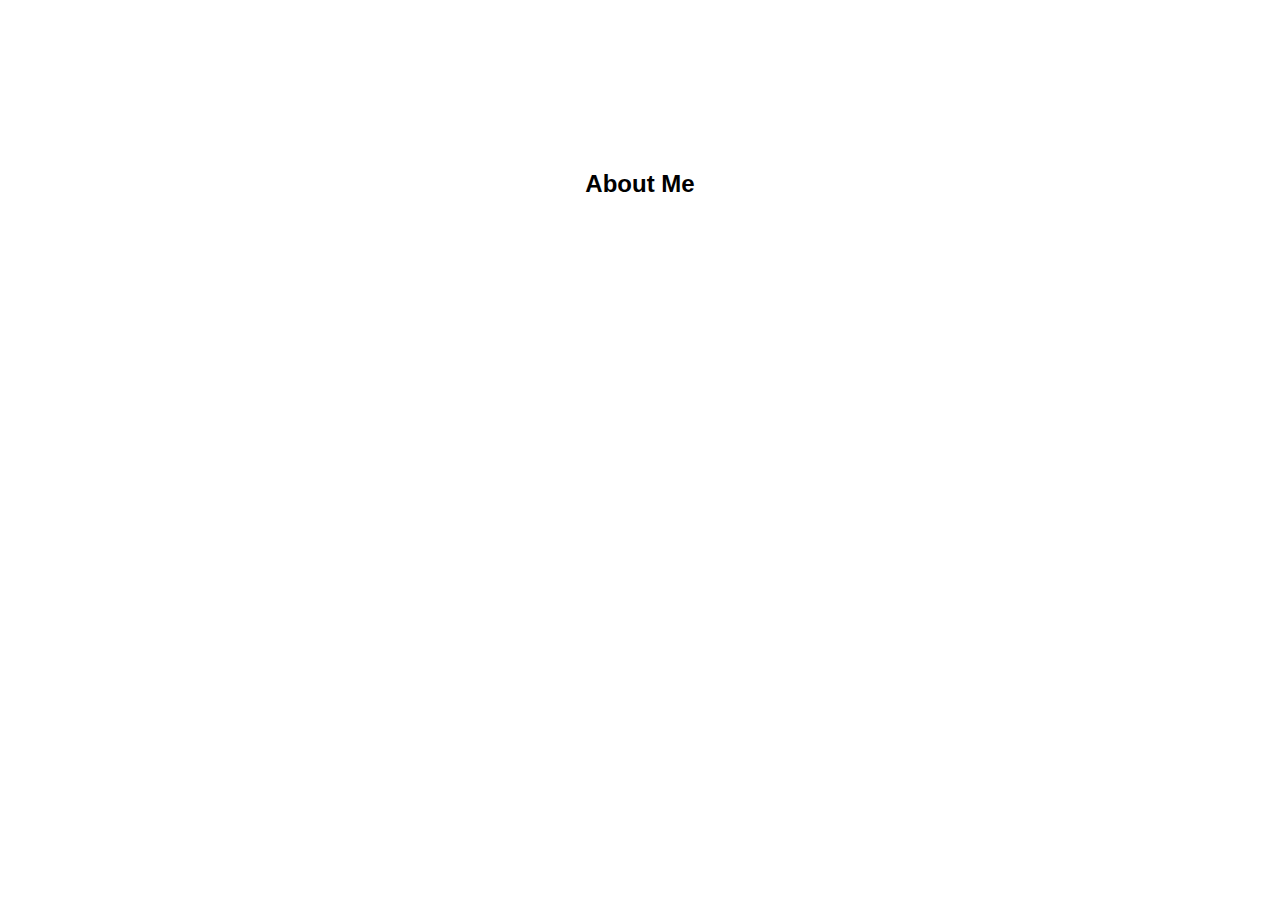
==== pages/about.html @ 650df7d8 "basic work on all pages" ====
<!DOCTYPE html>
<head>
	<title>Josh Dassa | What's goin' on up there</title>
	<link rel="stylesheet" href="../stylesheets/normalize.css">
	<link rel="stylesheet" href="../stylesheets/base.css">
</head>

<body>

	<div class="wrapper">

		<div class="content">
			<h2>About Me</h2>
		</div>

	</div>

</body>
---- stylesheets/base.css ----
/*** general ***/

body {
	display: flex;
	flex-direction: column;
	min-height: 100vh;
}

.wrapper {
	width: 100%;
	height: 700px;
	display: flex;
	flex-direction: row;
	justify-content: center;
}

a {
	text-decoration: none;
	color: black;
}

a:hover {
	color: blue;
}

p {
	text-align: center;
}


/*** index  ***/


.nav {
	margin-top: 150px;
}

/*** chat ***/

#contact {
	margin-top: 150px;
}

/*** belt ***/ 

.content {
	margin-top: 150px;
}
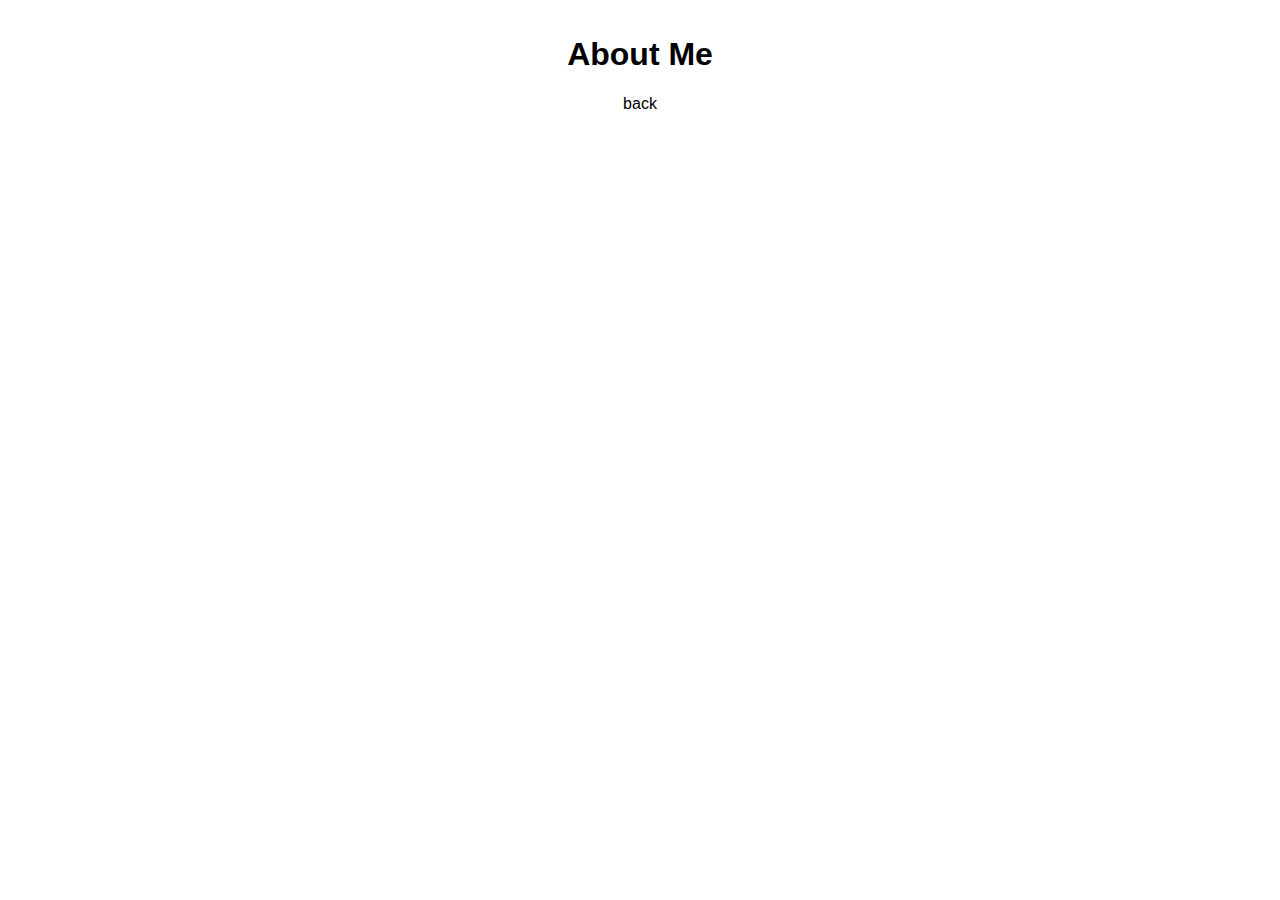
==== commit 6e240c58: "standardized header across pages" ====
--- a/pages/about.html
+++ b/pages/about.html
@@ -9,8 +9,11 @@
 
 	<div class="wrapper">
 
-		<div class="content">
-			<h2>About Me</h2>
+		<div class="top rw">
+			<div class="pgname">
+				<h1>About Me</h1>
+				<p><a href="../index.html">back</a></p>
+			</div>
 		</div>
 
 	</div>
--- a/stylesheets/base.css
+++ b/stylesheets/base.css
@@ -9,9 +9,17 @@
 .wrapper {
 	width: 100%;
 	height: 700px;
+}
+
+.rw {
 	display: flex;
 	flex-direction: row;
 	justify-content: center;
+}
+
+.cl {
+	display: flex;
+	flex-direction: column;
 }
 
 a {
@@ -23,17 +31,41 @@
 	color: blue;
 }
 
-p {
+p, h1 {
 	text-align: center;
 }
+
+.brdr {
+	border: 1px solid black;
+	border-radius: 7.5px;
+}
+
+
 
 
 /*** index  ***/
 
-
 .nav {
 	margin-top: 150px;
 }
+
+
+
+
+/*** pages general ***/
+
+.top {
+	height: 120px;
+	width: 100%;
+}
+
+.pgname {
+	margin-top: 15px;
+	width: 40%;
+}
+
+
+
 
 /*** chat ***/
 
@@ -41,8 +73,24 @@
 	margin-top: 150px;
 }
 
-/*** belt ***/ 
+
+
+
+/*** belt + next ***/ 
+
 
 .content {
-	margin-top: 150px;
+	margin-top: 25px;
+	margin-left: 5%;
+	margin-right: 5%;
+	height: 250px;
+}
+
+.title {
+	width: 12.5%;
+	margin-right: 2.5%;
+}
+
+.meat {
+	width: 85%;
 }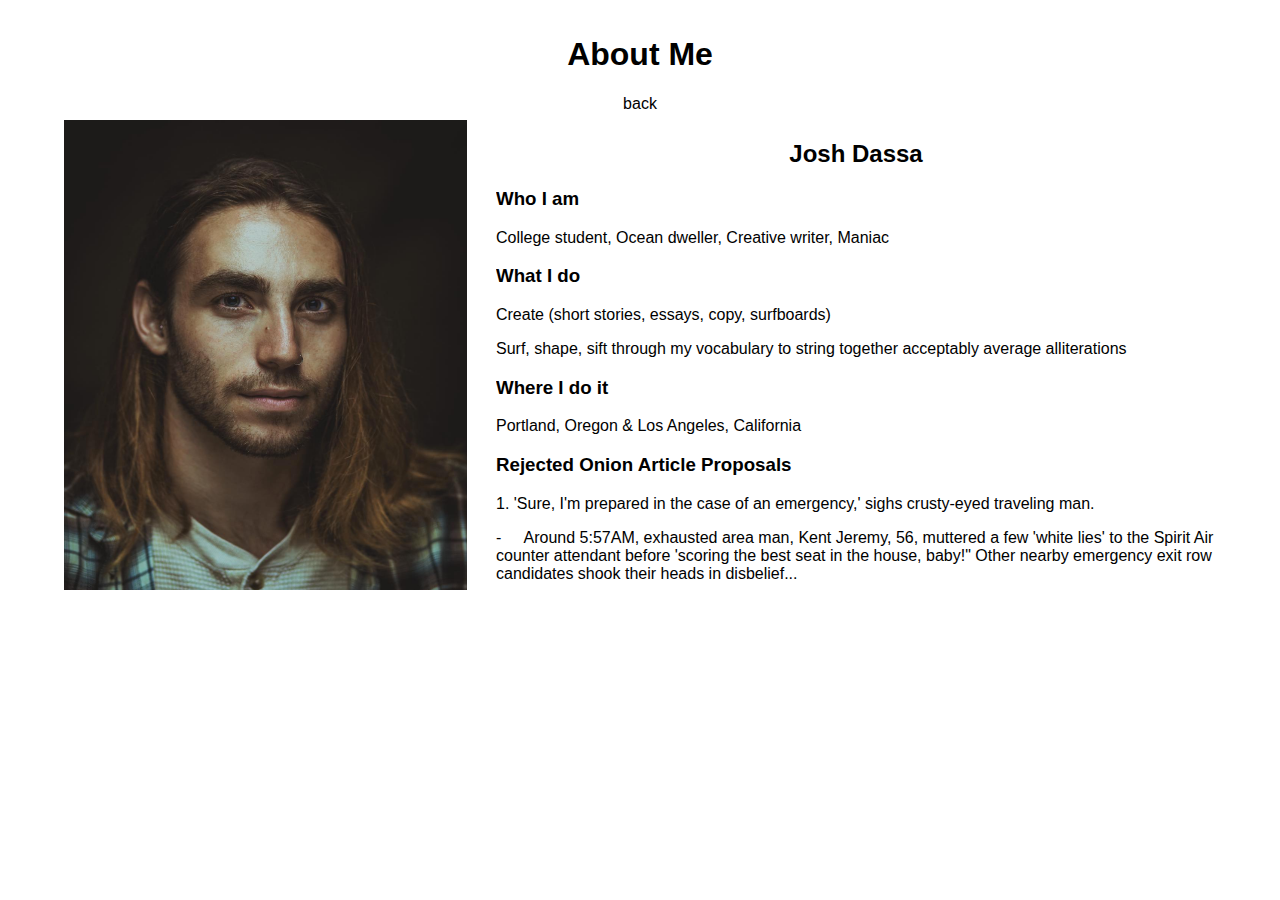
==== commit 0844539e: "fleshed out about page" ====
--- a/pages/about.html
+++ b/pages/about.html
@@ -16,6 +16,27 @@
 			</div>
 		</div>
 
+		<div class="about rw">
+			<div class="bigimg">
+				<img src="../assets/websitephoto.png" alt="portrait" id="portrait">
+			</div>
+			<div class="bigtext">
+				<h2>Josh Dassa</h2>
+				<h3>Who I am</h3>
+				<p>College student, Ocean dweller, Creative writer, Maniac</p>
+				<h3>What I do</h3>
+				<p>Create (short stories, essays, copy, surfboards)</p>
+				<p>Surf, shape, sift through my vocabulary to string together acceptably average alliterations</p>
+				<h3>Where I do it</h3>
+				<p>Portland, Oregon &amp; Los Angeles, California</p>
+				<h3>Rejected Onion Article Proposals</h3>
+				<p> 1. &#39;Sure, I&#39;m prepared in the case of an emergency,&#39; sighs crusty-eyed traveling man.</p>
+				<p>&#45;&nbsp;&nbsp;&nbsp;&nbsp;&nbsp;Around 5:57AM, exhausted area man, Kent Jeremy, 56, muttered a few &#39;white lies&#39; to the Spirit Air counter attendant before &#39;scoring the best seat in the house, baby!&quot; Other nearby emergency exit row candidates shook their heads in disbelief&#46;&#46;&#46;</p>
+				<p> 2. Mediocre high school runner unearths new athletic potential at liberal arts college</p>
+				<p>&#45;   Blazing through his third consecutive, nine and a half minute mile, freshman distance runner, Tony Rickson flashed a confident grin at his coach before whispering something about &quot;finally getting his due respect on the track&#46;&#46;&#46;&quot;</p>
+			</div>
+		</div>
+
 	</div>
 
 </body>--- a/stylesheets/base.css
+++ b/stylesheets/base.css
@@ -31,7 +31,7 @@
 	color: blue;
 }
 
-p, h1 {
+p, h1, h2, h3 {
 	text-align: center;
 }
 
@@ -93,4 +93,33 @@
 
 .meat {
 	width: 85%;
+}
+
+/*** about ***/
+
+.about {
+	width: 90%;
+	height: 500px;
+	margin-left: 5%;
+}
+
+.bigimg {
+	width: 35%;
+	height: 475px;
+}
+
+#portrait {
+	width: 100%;
+	height: 470px;
+}
+
+.bigtext {
+	width: 62.5%;
+	height: 475px;
+	overflow: auto;
+	margin-left: 2.5%;
+}
+
+.bigtext p, h3 {
+	text-align: left;
 }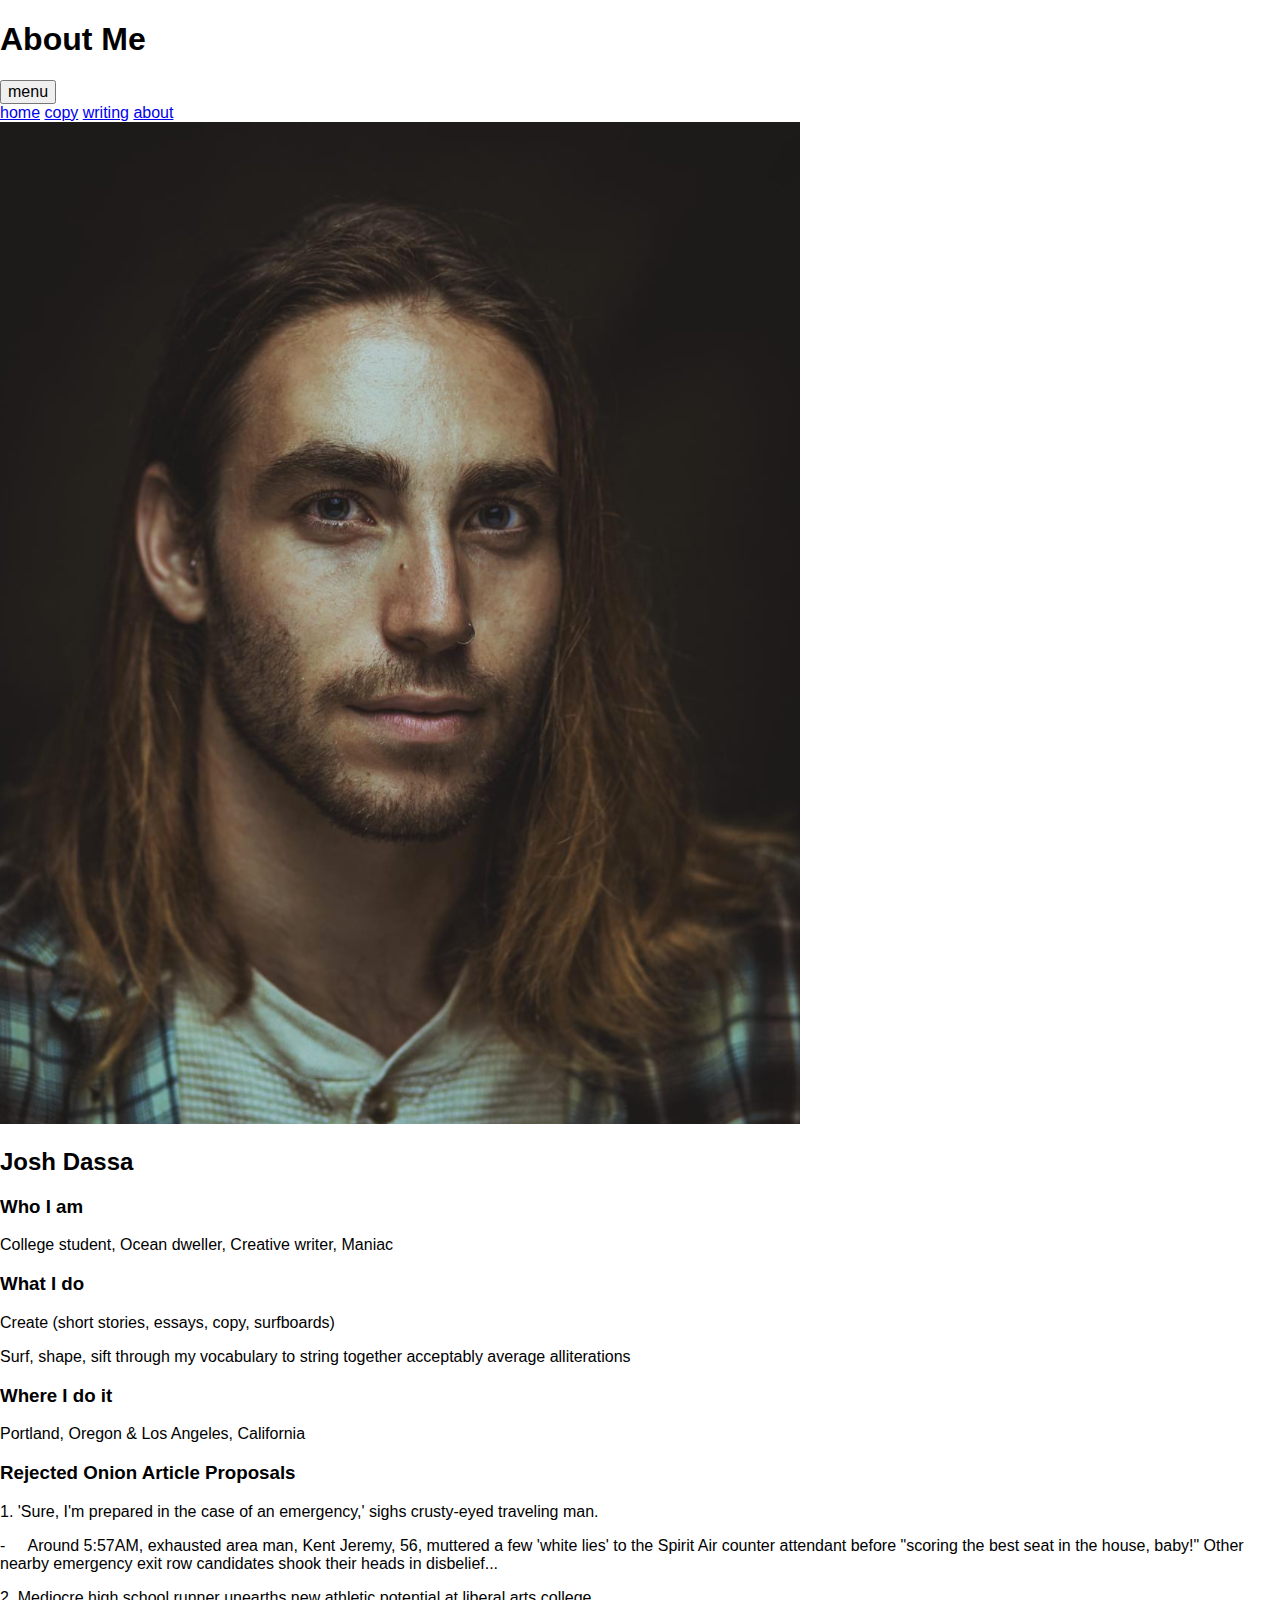
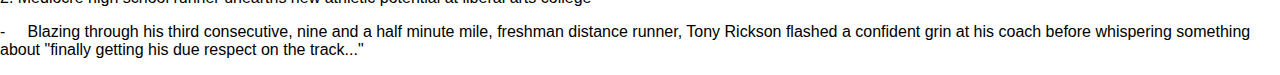
==== commit 5e3816e0: "added script, reworked header, fleshed out belt" ====
--- a/pages/about.html
+++ b/pages/about.html
@@ -2,17 +2,46 @@
 <head>
 	<title>Josh Dassa | What's goin' on up there</title>
 	<link rel="stylesheet" href="../stylesheets/normalize.css">
-	<link rel="stylesheet" href="../stylesheets/base.css">
+	<link rel="stylesheet" href="../stylesheets/basetest.css">
 </head>
+
+<script>
+
+function myFunction() {
+    document.getElementById("myDropdown").classList.toggle("show");
+}
+
+
+window.onclick = function(event) {
+  if (!event.target.matches('.dropbtn')) {
+
+    var dropdowns = document.getElementsByClassName("dropdown-content");
+    var i;
+    for (i = 0; i < dropdowns.length; i++) {
+      var openDropdown = dropdowns[i];
+      if (openDropdown.classList.contains('show')) {
+        openDropdown.classList.remove('show');
+      }
+    }
+  }
+}
+
+</script>
 
 <body>
 
 	<div class="wrapper">
 
-		<div class="top rw">
-			<div class="pgname">
-				<h1>About Me</h1>
-				<p><a href="../index.html">back</a></p>
+	<div class="header">
+			<h1>About Me</h1>
+			<div class="dropdown">
+  				<button onclick="myFunction()" class="dropbtn">menu</button>
+  				<div id="myDropdown" class="dropdown-content">
+   					<a href="../index.html">home</a>
+    				<a href="belt.html">copy</a>
+    				<a href="hand.html">writing</a>
+    				<a href="about.html">about</a>
+  				</div>
 			</div>
 		</div>
 
@@ -31,9 +60,9 @@
 				<p>Portland, Oregon &amp; Los Angeles, California</p>
 				<h3>Rejected Onion Article Proposals</h3>
 				<p> 1. &#39;Sure, I&#39;m prepared in the case of an emergency,&#39; sighs crusty-eyed traveling man.</p>
-				<p>&#45;&nbsp;&nbsp;&nbsp;&nbsp;&nbsp;Around 5:57AM, exhausted area man, Kent Jeremy, 56, muttered a few &#39;white lies&#39; to the Spirit Air counter attendant before &#39;scoring the best seat in the house, baby!&quot; Other nearby emergency exit row candidates shook their heads in disbelief&#46;&#46;&#46;</p>
+				<p>&#45;&nbsp;&nbsp;&nbsp;&nbsp;&nbsp;Around 5:57AM, exhausted area man, Kent Jeremy, 56, muttered a few &#39;white lies&#39; to the Spirit Air counter attendant before &quot;scoring the best seat in the house, baby!&quot; Other nearby emergency exit row candidates shook their heads in disbelief&#46;&#46;&#46;</p>
 				<p> 2. Mediocre high school runner unearths new athletic potential at liberal arts college</p>
-				<p>&#45;   Blazing through his third consecutive, nine and a half minute mile, freshman distance runner, Tony Rickson flashed a confident grin at his coach before whispering something about &quot;finally getting his due respect on the track&#46;&#46;&#46;&quot;</p>
+				<p>&#45;&nbsp;&nbsp;&nbsp;&nbsp;&nbsp;Blazing through his third consecutive, nine and a half minute mile, freshman distance runner, Tony Rickson flashed a confident grin at his coach before whispering something about &quot;finally getting his due respect on the track&#46;&#46;&#46;&quot;</p>
 			</div>
 		</div>
 
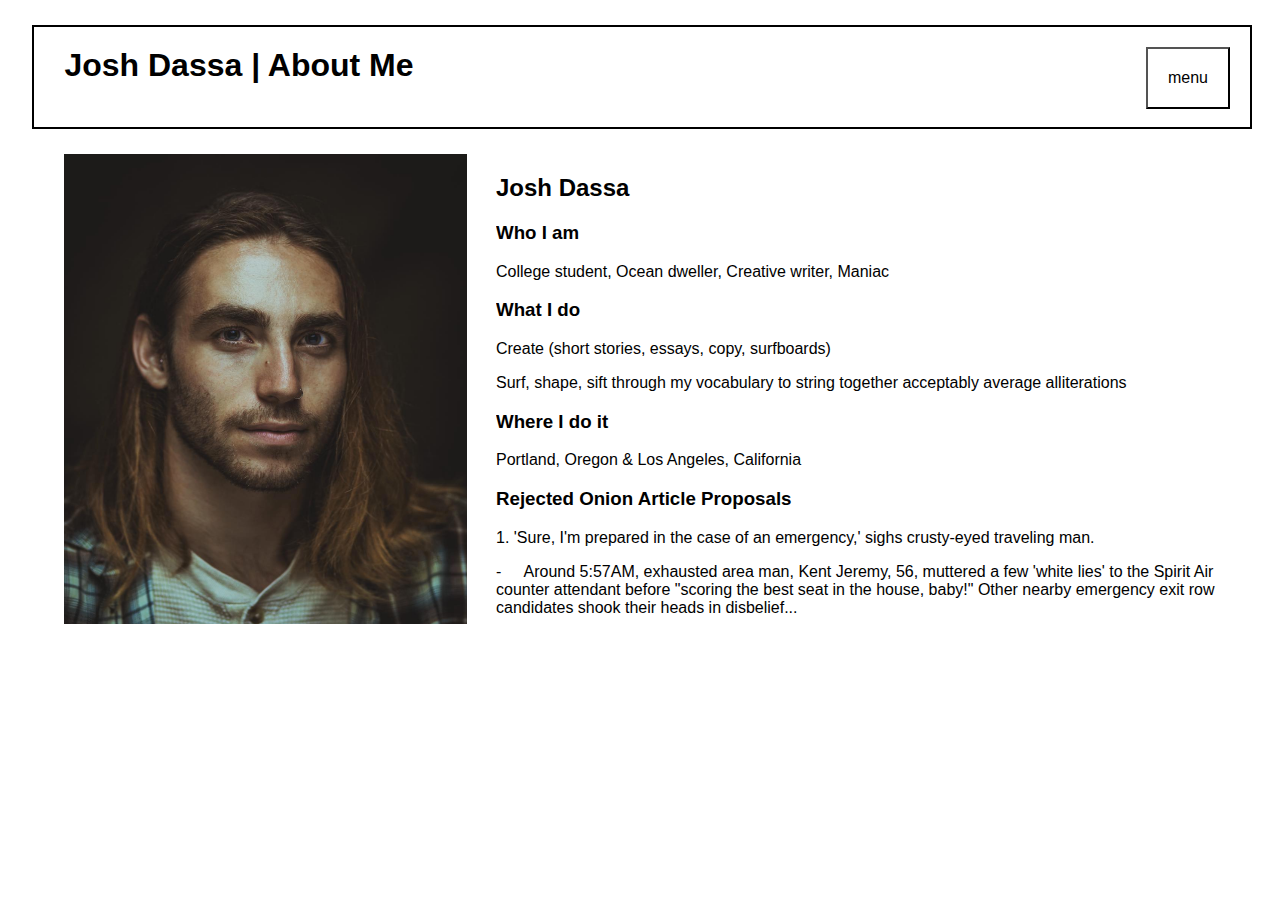
==== commit 89ec852c: "completed writing section with stories" ====
--- a/pages/about.html
+++ b/pages/about.html
@@ -33,7 +33,7 @@
 	<div class="wrapper">
 
 	<div class="header">
-			<h1>About Me</h1>
+			<h1>Josh Dassa | About Me</h1>
 			<div class="dropdown">
   				<button onclick="myFunction()" class="dropbtn">menu</button>
   				<div id="myDropdown" class="dropdown-content">
--- a/stylesheets/basetest.css
+++ b/stylesheets/basetest.css
@@ -0,0 +1,182 @@
+/*** general ***/
+
+.content::-webkit-scrollbar { 
+    display: none; 
+}
+
+.bwrapper {
+    width: 100%;
+    height: 1070px;
+}
+
+.rw {
+    display: flex;
+    flex-direction: row;
+    justify-content: center;
+}
+
+.cl {
+    display: flex;
+    flex-direction: column;
+}
+
+.slidebutton {
+    background-color: white;
+    border: none;
+}
+.cent p {
+    text-align: center;
+}
+
+/*** drop shit ***/
+
+.dropbtn {
+    background-color: white;
+    color: black;
+    padding: 20px;
+    margin-top: 20px;
+    margin-right: 20px;
+}
+
+.dropdown-content {
+    display: none;
+    background-color: lightgray;
+}
+
+.dropdown-content a {
+    color: black;
+    padding: 12px 16px;
+    text-decoration: none;
+    display: block;
+    z-index: 2;
+}
+
+.dropdown-content a:hover {
+	color: blue;
+}
+
+.show {
+	display: block;
+}
+
+.dropbtn:hover, .dropbtn:focus {
+	opacity: 0.6;
+}
+
+
+
+/*** top ***/ 
+
+h1 {
+    margin-left: 2.5%;
+    margin-top: 20px;
+}
+
+.header {
+    width: 95%;
+    margin-left: 2.5%;
+    margin-top: 25px;
+    height: 100px;  
+    display: flex;
+    justify-content: space-between;
+    z-index: 1;
+    border: 2px solid black;
+}
+
+
+
+/*** body ***/ 
+
+.content {
+    margin-top: 25px;
+    margin-left: 5%;
+    margin-right: 5%;
+    height: 425px;
+}
+
+.title {
+    width: 25%;
+    margin-right: 2.5%;
+    margin-top: 40px;
+    height: 400px;
+}
+
+.title p {
+    text-align: left;
+}
+
+
+.title a {
+    text-decoration: underline;
+}
+
+.meat {
+    display: flex;
+    flex-direction: row;
+    width: 72.5%;
+    justify-content: space-between;
+    height: 400px;
+}
+
+.UFLA, .WBWW {
+    
+    overflow: auto;
+}
+
+
+/*** ABOUT ***/
+
+.about {
+    width: 90%;
+    height: 500px;
+    margin-left: 5%;
+    margin-top: 25px;
+}
+
+.bigimg {
+    width: 35%;
+    height: 475px;
+}
+
+#portrait {
+    width: 100%;
+    height: 470px;
+}
+
+.bigtext {
+    width: 62.5%;
+    height: 475px;
+    overflow: auto;
+    margin-left: 2.5%;
+}
+
+.bigtext p, h3 {
+    text-align: left;
+}
+
+
+/*** not sure ***/ 
+
+.notsure {
+    margin-top: 30px;
+    margin-left: 5%;
+    margin-right: 5%;
+}
+
+.notsure h2 {
+    text-align: center;
+    margin-top: 60px;
+    margin-bottom: 15px;
+}
+
+.digdog {
+    margin-top: 30px;
+    margin-left: 5%;
+    margin-right: 5%;
+}
+
+.digdog h2 {
+    text-align: center;
+    margin-top: 90px;
+    margin-bottom: 15px;
+}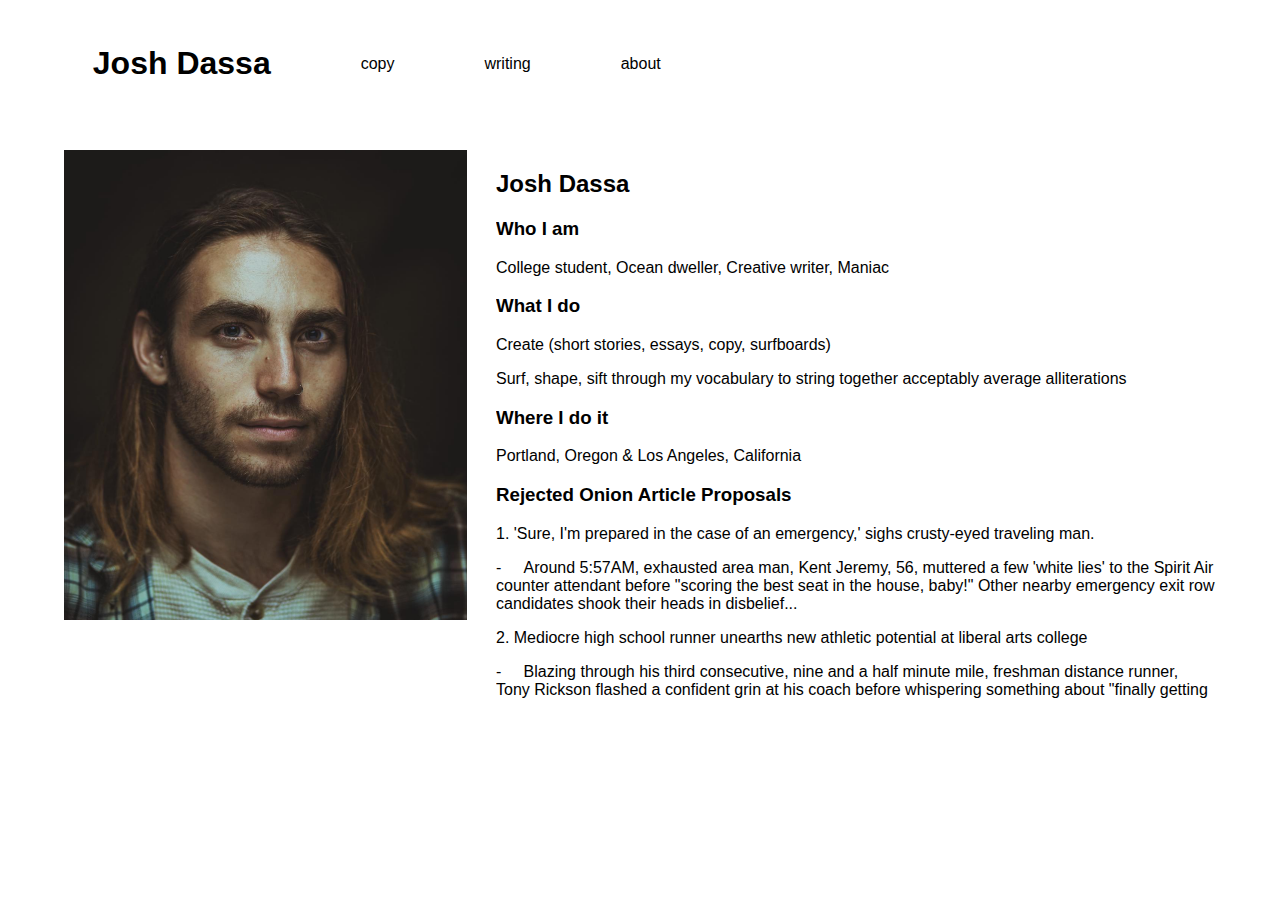
==== commit 4ee58919: "finished jdassa 1.0" ====
--- a/pages/about.html
+++ b/pages/about.html
@@ -32,17 +32,11 @@
 
 	<div class="wrapper">
 
-	<div class="header">
-			<h1>Josh Dassa | About Me</h1>
-			<div class="dropdown">
-  				<button onclick="myFunction()" class="dropbtn">menu</button>
-  				<div id="myDropdown" class="dropdown-content">
-   					<a href="../index.html">home</a>
-    				<a href="belt.html">copy</a>
-    				<a href="hand.html">writing</a>
-    				<a href="about.html">about</a>
-  				</div>
-			</div>
+		<div class="header">
+			<h1><a href="../index.html">Josh Dassa</a></h1>
+    		<a href="belt.html">copy</a>
+    		<a href="hand.html">writing</a>
+    		<a href="about.html">about</a>
 		</div>
 
 		<div class="about rw">
--- a/stylesheets/basetest.css
+++ b/stylesheets/basetest.css
@@ -27,6 +27,18 @@
 .cent p {
     text-align: center;
 }
+
+.home {
+    margin-top: 30px;
+    margin-left: 5%;
+    margin-right: 5%;
+    height: 550px;
+}
+
+.brdr {
+    border: 2px solid black;
+}
+
 
 /*** drop shit ***/
 
@@ -73,22 +85,31 @@
 }
 
 .header {
-    width: 95%;
-    margin-left: 2.5%;
+    width: 90%;
+    margin-left: 5%;
     margin-top: 25px;
     height: 100px;  
     display: flex;
-    justify-content: space-between;
+    justify-content: flex-start;
     z-index: 1;
-    border: 2px solid black;
-}
-
+}
+
+.header a {
+    color: black;
+    text-decoration: none;
+    margin-top: 30px;
+    margin-right: 90px;
+}
+
+.header a:hover {
+    color: #808080;
+}
 
 
 /*** body ***/ 
 
 .content {
-    margin-top: 25px;
+    margin-top: 0px;
     margin-left: 5%;
     margin-right: 5%;
     height: 425px;
@@ -97,7 +118,6 @@
 .title {
     width: 25%;
     margin-right: 2.5%;
-    margin-top: 40px;
     height: 400px;
 }
 
@@ -114,13 +134,18 @@
     display: flex;
     flex-direction: row;
     width: 72.5%;
-    justify-content: space-between;
-    height: 400px;
+    justify-content: flex-start;
+    height: 420px;
+    flex-wrap: wrap;
+    margin-top: 25px;
 }
 
 .UFLA, .WBWW {
     
+    height: 150px;
+    width: 150px;
     overflow: auto;
+    margin-right: 15px;
 }
 
 
@@ -128,7 +153,7 @@
 
 .about {
     width: 90%;
-    height: 500px;
+    height: 550px;
     margin-left: 5%;
     margin-top: 25px;
 }
@@ -145,7 +170,7 @@
 
 .bigtext {
     width: 62.5%;
-    height: 475px;
+    height: 550px;
     overflow: auto;
     margin-left: 2.5%;
 }
@@ -155,28 +180,83 @@
 }
 
 
-/*** not sure ***/ 
+
+/*** writing ***/ 
+
+.section {
+    width: 30%;
+    margin-left: 2.5%;
+    display: flex;
+    flex-direction: column;
+    height: 300px;
+}
+
+.sectit a {
+    text-decoration: none;
+    color: black;
+}
+
+.sectit a:hover {
+    color: #808080;
+}
+
+.sectit p {
+    text-align: center;
+}
+
+.writing {
+    width: 90%;
+    margin-top: 20px;
+    margin-left: 5%;
+    display: flex;
+    flex-direction: row;
+    justify-content: flex-start;
+}
+
+.cont:hover {
+    opacity: 0.6;
+}
+
+.image {
+    height: 240px;
+    margin-top: 10px;
+    width: 95%;
+    margin-left: 2.5%;
+    overflow: none;
+}
+
+.secimg {
+    height: 100%;
+    width: 100%;
+}
+
+.blurb {
+    height: 150px;
+    width: 95%;
+}
+
+/*** not sure + dig dog ***/ 
 
 .notsure {
+    margin-top: 15px;
+    margin-left: 5%;
+    margin-right: 5%;
+}
+
+.notsure h2 {
+    text-align: center;
     margin-top: 30px;
-    margin-left: 5%;
-    margin-right: 5%;
-}
-
-.notsure h2 {
-    text-align: center;
-    margin-top: 60px;
     margin-bottom: 15px;
 }
 
 .digdog {
-    margin-top: 30px;
+    margin-top: 15px;
     margin-left: 5%;
     margin-right: 5%;
 }
 
 .digdog h2 {
     text-align: center;
-    margin-top: 90px;
+    margin-top: 15px;
     margin-bottom: 15px;
 }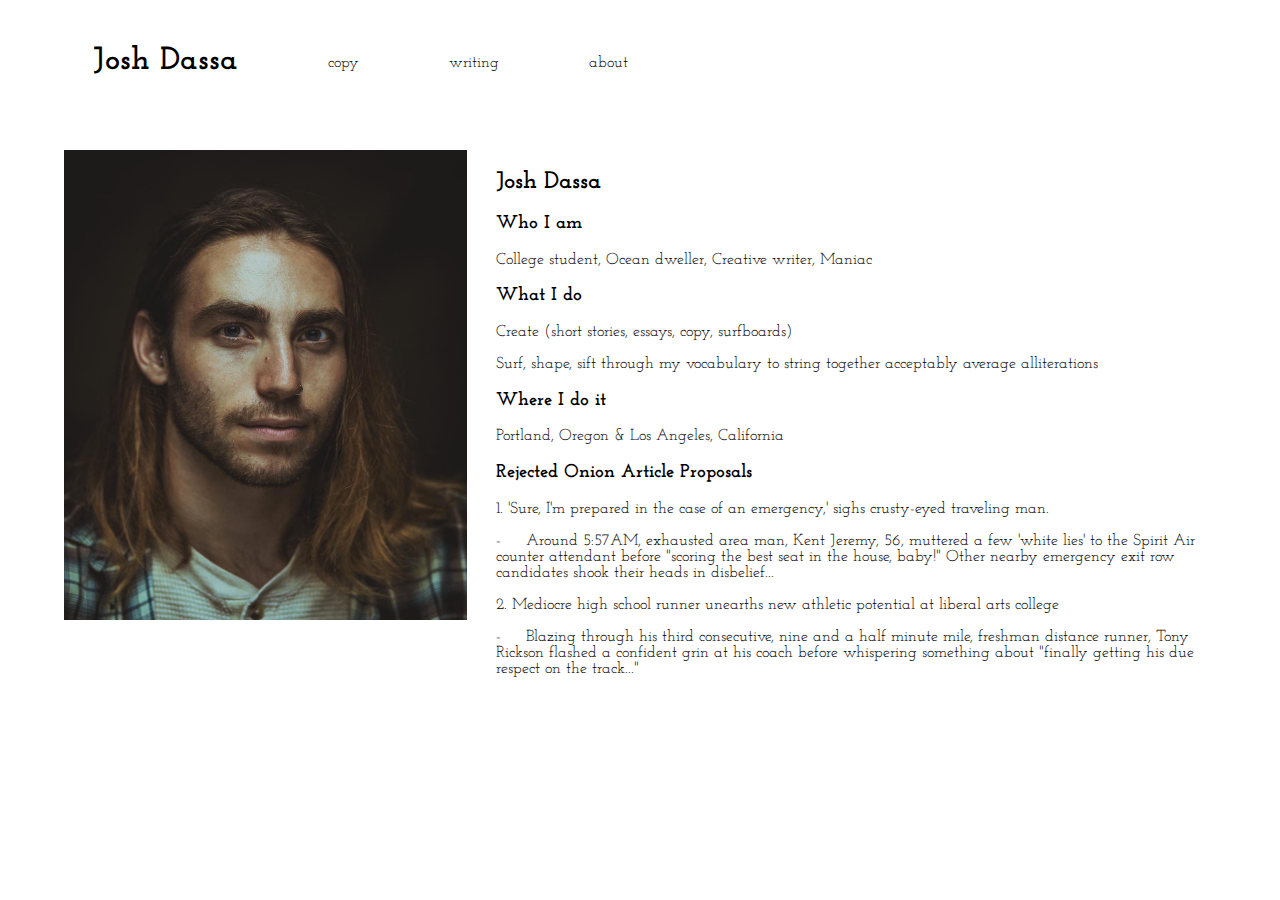
==== commit 49421deb: "added right fonts lol" ====
--- a/pages/about.html
+++ b/pages/about.html
@@ -3,6 +3,7 @@
 	<title>Josh Dassa | What's goin' on up there</title>
 	<link rel="stylesheet" href="../stylesheets/normalize.css">
 	<link rel="stylesheet" href="../stylesheets/basetest.css">
+	<link href="https://fonts.googleapis.com/css?family=Josefin+Slab" rel="stylesheet">
 </head>
 
 <script>
--- a/stylesheets/basetest.css
+++ b/stylesheets/basetest.css
@@ -1,4 +1,8 @@
 /*** general ***/
+
+h1, h2, h3, p, a {
+    font-family: 'Josefin Slab', serif;
+}
 
 .content::-webkit-scrollbar { 
     display: none; 
